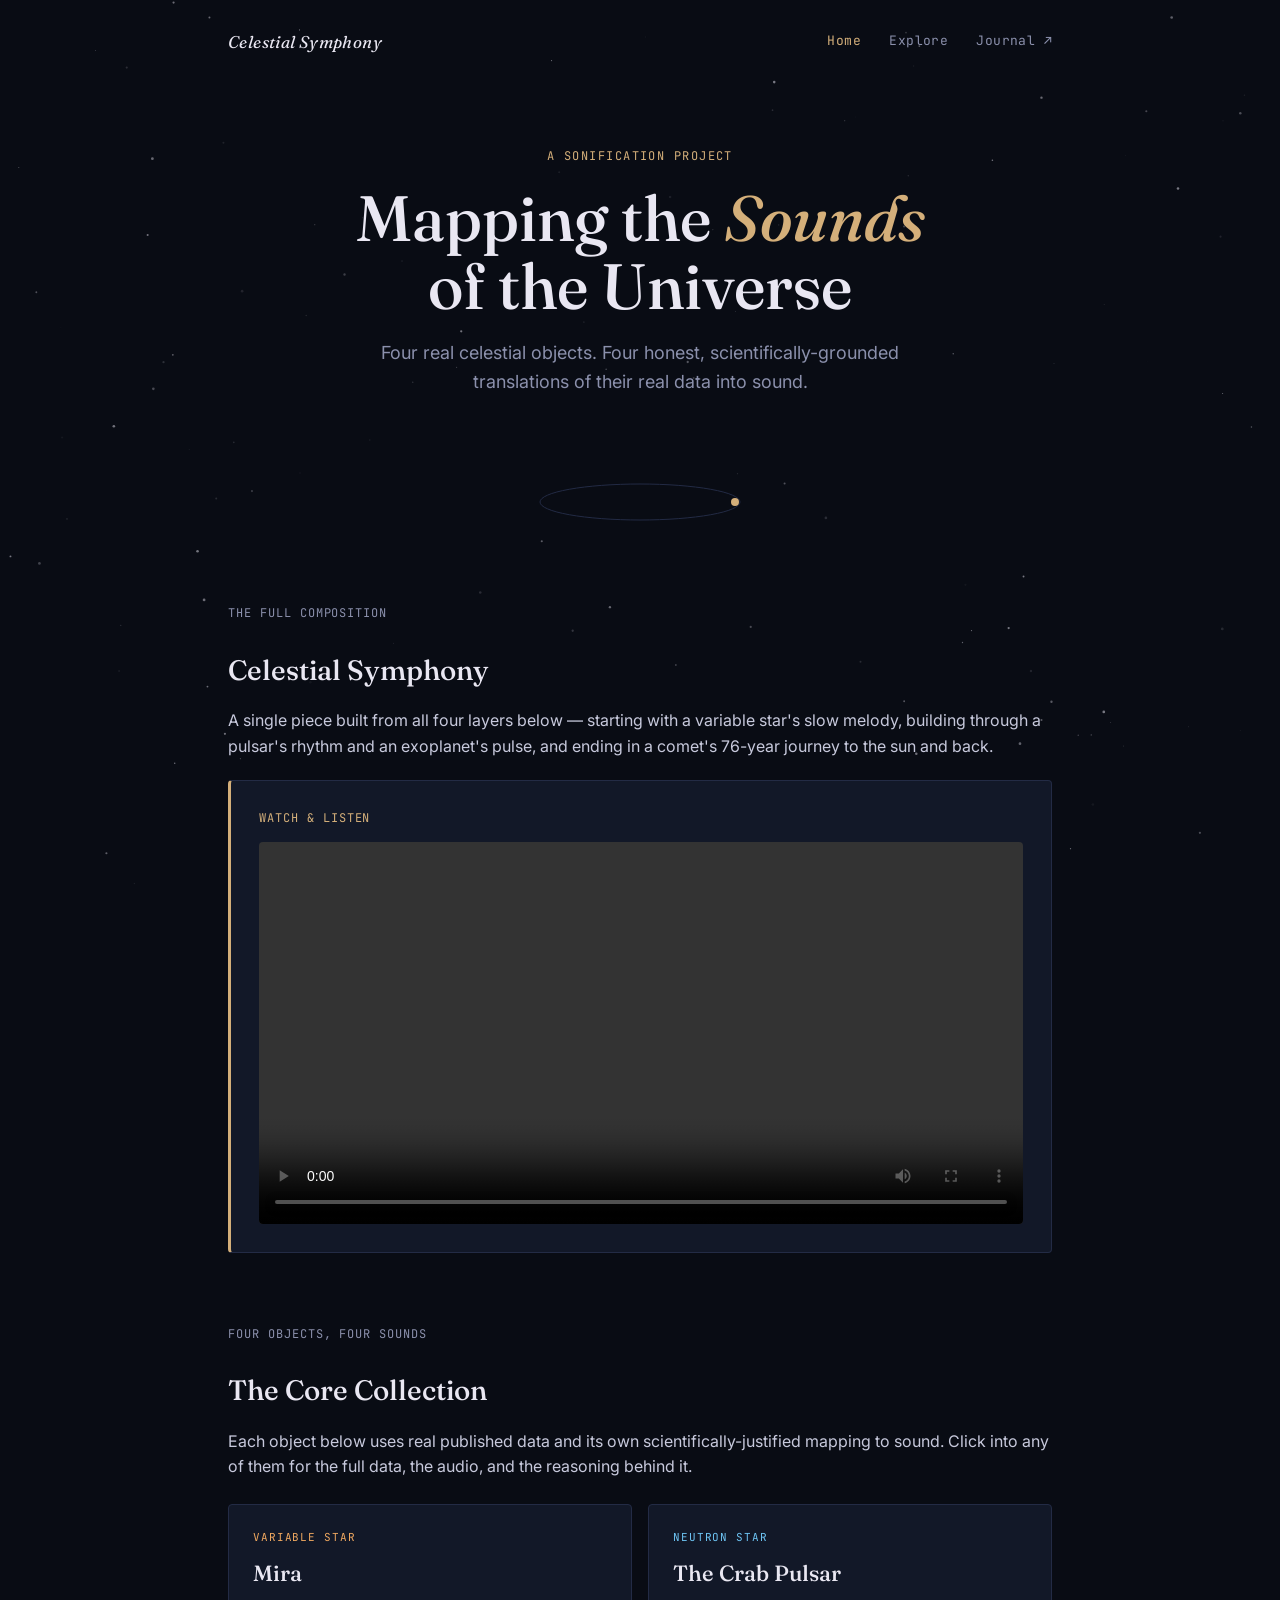
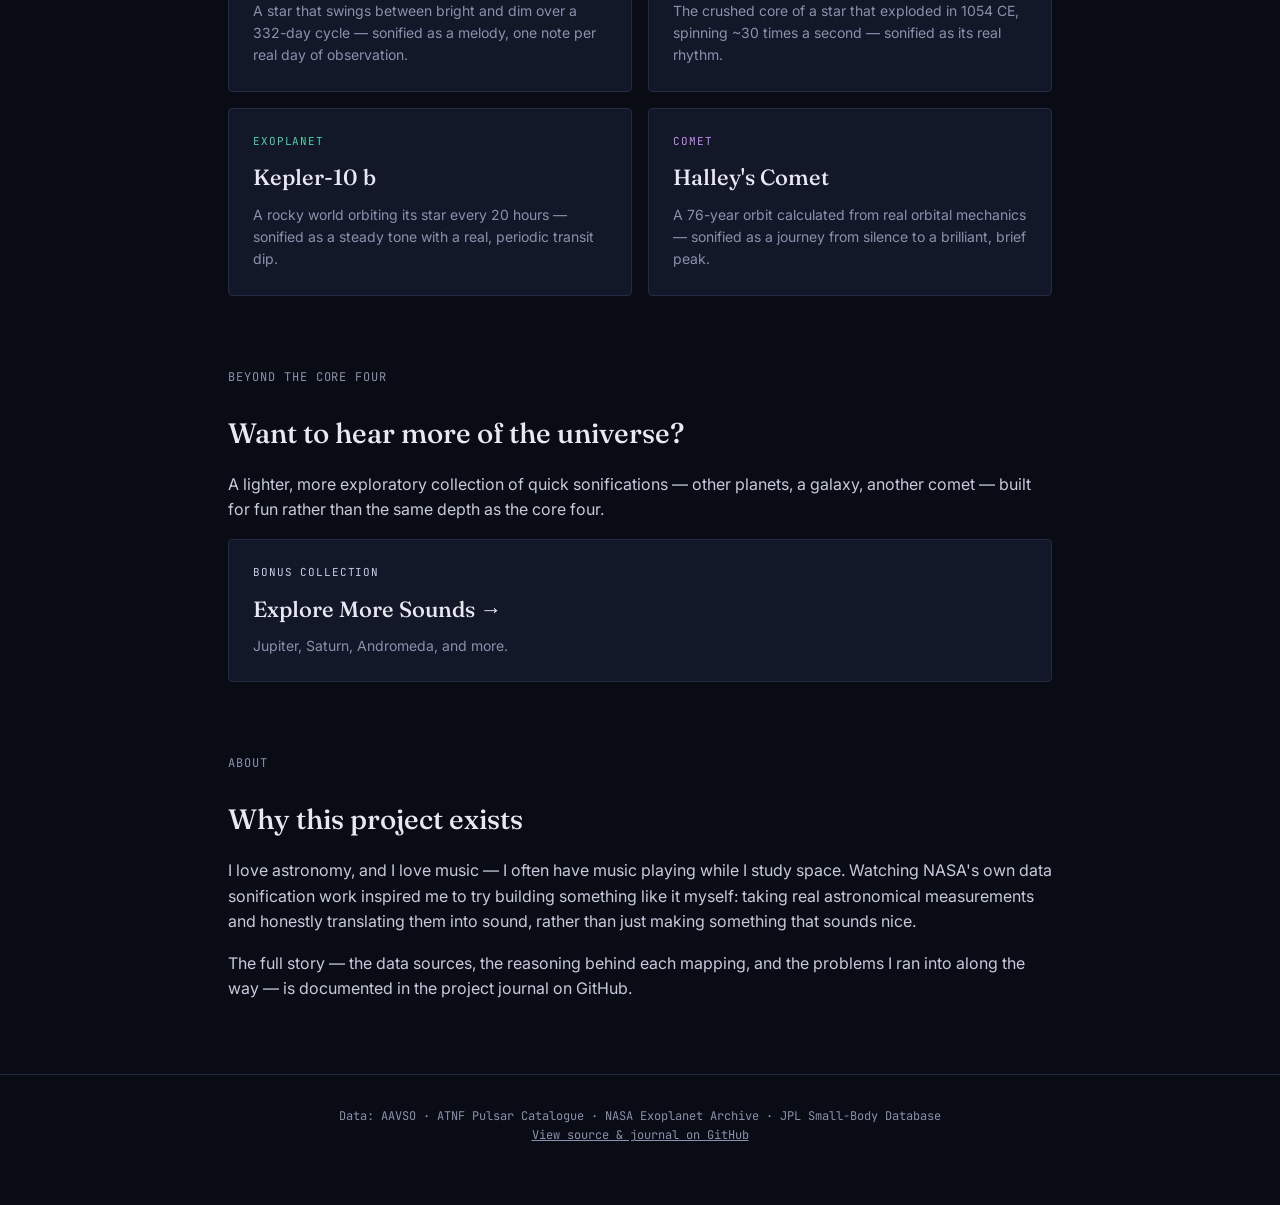
==== index.html @ 877736f7 "Add files via upload" ====
<!DOCTYPE html>
<html lang="en">
<head>
<meta charset="UTF-8">
<meta name="viewport" content="width=device-width, initial-scale=1.0">
<title>Celestial Symphony — Mapping the Sounds of the Universe</title>
<link rel="stylesheet" href="styles.css">
</head>
<body>
<canvas id="stars"></canvas>

<nav class="top">
  <a class="brand" href="index.html">Celestial Symphony</a>
  <div class="links">
    <a href="index.html" class="active">Home</a>
    <a href="explore.html">Explore</a>
    <a href="https://github.com/" target="_blank">Journal ↗</a>
  </div>
</nav>

<div class="wrap">

  <div class="hero">
    <div class="eyebrow">A Sonification Project</div>
    <h1>Mapping the <em>Sounds</em><br>of the Universe</h1>
    <p class="lede">Four real celestial objects. Four honest, scientifically-grounded translations of their real data into sound.</p>
  </div>

  <div class="orbit-divider">
    <svg width="220" height="60" viewBox="0 0 220 60">
      <ellipse class="path" cx="110" cy="30" rx="100" ry="18"/>
      <circle class="marker" cx="205" cy="30" r="4"/>
    </svg>
  </div>

  <section>
    <div class="section-sub">The Full Composition</div>
    <h2 class="section-title">Celestial Symphony</h2>
    <p>A single piece built from all four layers below — starting with a variable star's slow melody, building through a pulsar's rhythm and an exoplanet's pulse, and ending in a comet's 76-year journey to the sun and back.</p>
    <div class="listen-panel" style="margin-top: 20px;">
      <div class="label">Watch &amp; Listen</div>
      <video controls poster="">
        <source src="video/celestial_symphony_FINAL.mp4" type="video/mp4">
        Your browser doesn't support embedded video — <a href="video/celestial_symphony_FINAL.mp4">download it here</a>.
      </video>
    </div>
  </section>

  <section>
    <div class="section-sub">Four Objects, Four Sounds</div>
    <h2 class="section-title">The Core Collection</h2>
    <p>Each object below uses real published data and its own scientifically-justified mapping to sound. Click into any of them for the full data, the audio, and the reasoning behind it.</p>

    <div class="grid" style="margin-top: 24px;">
      <a class="card" href="mira.html" style="--card-accent: var(--mira);">
        <span class="tag">Variable Star</span>
        <h3>Mira</h3>
        <p>A star that swings between bright and dim over a 332-day cycle — sonified as a melody, one note per real day of observation.</p>
      </a>
      <a class="card" href="pulsar.html" style="--card-accent: var(--pulsar);">
        <span class="tag">Neutron Star</span>
        <h3>The Crab Pulsar</h3>
        <p>The crushed core of a star that exploded in 1054 CE, spinning ~30 times a second — sonified as its real rhythm.</p>
      </a>
      <a class="card" href="exoplanet.html" style="--card-accent: var(--exoplanet);">
        <span class="tag">Exoplanet</span>
        <h3>Kepler-10 b</h3>
        <p>A rocky world orbiting its star every 20 hours — sonified as a steady tone with a real, periodic transit dip.</p>
      </a>
      <a class="card" href="halley.html" style="--card-accent: var(--halley);">
        <span class="tag">Comet</span>
        <h3>Halley's Comet</h3>
        <p>A 76-year orbit calculated from real orbital mechanics — sonified as a journey from silence to a brilliant, brief peak.</p>
      </a>
    </div>
  </section>

  <section>
    <div class="section-sub">Beyond the Core Four</div>
    <h2 class="section-title">Want to hear more of the universe?</h2>
    <p>A lighter, more exploratory collection of quick sonifications — other planets, a galaxy, another comet — built for fun rather than the same depth as the core four.</p>
    <a class="card" href="explore.html" style="--card-accent: var(--explore); margin-top: 16px;">
      <span class="tag">Bonus Collection</span>
      <h3>Explore More Sounds →</h3>
      <p>Jupiter, Saturn, Andromeda, and more.</p>
    </a>
  </section>

  <section>
    <div class="section-sub">About</div>
    <h2 class="section-title">Why this project exists</h2>
    <p>I love astronomy, and I love music — I often have music playing while I study space. Watching NASA's own data sonification work inspired me to try building something like it myself: taking real astronomical measurements and honestly translating them into sound, rather than just making something that sounds nice.</p>
    <p>The full story — the data sources, the reasoning behind each mapping, and the problems I ran into along the way — is documented in the project journal on GitHub.</p>
  </section>

</div>

<footer>
  Data: AAVSO · ATNF Pulsar Catalogue · NASA Exoplanet Archive · JPL Small-Body Database<br>
  <a href="https://github.com/" target="_blank">View source & journal on GitHub</a>
</footer>

<script src="starfield.js"></script>
</body>
</html>
---- styles.css ----
/* ==========================================================================
   Celestial Symphony — Design System
   Inspired by 18th-century star atlases & orrery diagrams, rendered dark.
   ========================================================================== */

@import url('https://fonts.googleapis.com/css2?family=Fraunces:ital,opsz,wght@0,9..144,400;0,9..144,500;0,9..144,600;1,9..144,400&family=Inter:wght@400;500;600&family=JetBrains+Mono:wght@400;500&display=swap');

:root {
  --bg: #090c14;
  --panel: #121828;
  --panel-border: #232b45;
  --text: #e9e7f2;
  --muted: #8b90ac;
  --gold: #d4af7a;

  /* per-object accents, overridden per page via body class */
  --accent: #d4af7a;
  --accent-dim: #d4af7a33;

  --mira: #f0a860;
  --pulsar: #6ec5f5;
  --exoplanet: #4fd1a5;
  --halley: #c48af0;
  --explore: #c9cfe6;

  --serif: 'Fraunces', Georgia, serif;
  --sans: 'Inter', -apple-system, sans-serif;
  --mono: 'JetBrains Mono', monospace;
}

* { box-sizing: border-box; }

html { scroll-behavior: smooth; }

body {
  margin: 0;
  background: var(--bg);
  color: var(--text);
  font-family: var(--sans);
  line-height: 1.6;
  min-height: 100vh;
  position: relative;
  overflow-x: hidden;
}

body.theme-mira { --accent: var(--mira); --accent-dim: #f0a86033; }
body.theme-pulsar { --accent: var(--pulsar); --accent-dim: #6ec5f533; }
body.theme-exoplanet { --accent: var(--exoplanet); --accent-dim: #4fd1a533; }
body.theme-halley { --accent: var(--halley); --accent-dim: #c48af033; }
body.theme-explore { --accent: var(--explore); --accent-dim: #c9cfe633; }

canvas#stars {
  position: fixed;
  top: 0; left: 0;
  width: 100%; height: 100%;
  z-index: 0;
  pointer-events: none;
}

.wrap {
  position: relative;
  z-index: 1;
  max-width: 880px;
  margin: 0 auto;
  padding: 0 28px;
}

/* ---------- Nav ---------- */

nav.top {
  position: relative;
  z-index: 2;
  display: flex;
  align-items: center;
  justify-content: space-between;
  max-width: 880px;
  margin: 0 auto;
  padding: 28px;
  font-family: var(--mono);
  font-size: 13px;
  letter-spacing: 0.03em;
}

nav.top a.brand {
  color: var(--text);
  text-decoration: none;
  font-family: var(--serif);
  font-size: 17px;
  font-style: italic;
}

nav.top .links a {
  color: var(--muted);
  text-decoration: none;
  margin-left: 20px;
  transition: color 0.2s ease;
}

nav.top .links a:hover,
nav.top .links a.active {
  color: var(--accent);
}

/* ---------- Orbit signature motif ---------- */

.orbit-divider {
  display: flex;
  justify-content: center;
  margin: 56px 0;
}

.orbit-divider svg { display: block; }

.orbit-divider .path {
  fill: none;
  stroke: var(--panel-border);
  stroke-width: 1;
}

.orbit-divider .marker {
  fill: var(--accent);
}

/* ---------- Hero ---------- */

.hero {
  padding: 64px 0 20px;
  text-align: center;
}

.hero .eyebrow {
  font-family: var(--mono);
  font-size: 12px;
  letter-spacing: 0.12em;
  text-transform: uppercase;
  color: var(--accent);
  margin-bottom: 18px;
}

.hero h1 {
  font-family: var(--serif);
  font-weight: 500;
  font-size: clamp(38px, 6vw, 64px);
  line-height: 1.05;
  margin: 0 0 20px;
}

.hero h1 em {
  font-style: italic;
  color: var(--accent);
}

.hero p.lede {
  font-size: 18px;
  color: var(--muted);
  max-width: 560px;
  margin: 0 auto;
}

/* ---------- Sections ---------- */

section { margin: 72px 0; }

h2.section-title {
  font-family: var(--serif);
  font-weight: 500;
  font-size: 28px;
  margin: 0 0 6px;
}

.section-sub {
  font-family: var(--mono);
  font-size: 12px;
  color: var(--muted);
  text-transform: uppercase;
  letter-spacing: 0.08em;
  margin-bottom: 24px;
}

p { color: var(--text); }
section p { color: #c7c9dc; }

/* ---------- Object grid (home page) ---------- */

.grid {
  display: grid;
  grid-template-columns: 1fr 1fr;
  gap: 16px;
}

@media (max-width: 620px) {
  .grid { grid-template-columns: 1fr; }
}

.card {
  display: block;
  background: var(--panel);
  border: 1px solid var(--panel-border);
  border-radius: 4px;
  padding: 24px;
  text-decoration: none;
  color: var(--text);
  transition: border-color 0.2s ease, transform 0.2s ease;
  position: relative;
  overflow: hidden;
}

.card:hover {
  border-color: var(--card-accent, var(--accent));
  transform: translateY(-2px);
}

.card .tag {
  font-family: var(--mono);
  font-size: 11px;
  text-transform: uppercase;
  letter-spacing: 0.08em;
  color: var(--card-accent, var(--accent));
  margin-bottom: 10px;
  display: block;
}

.card h3 {
  font-family: var(--serif);
  font-size: 22px;
  font-weight: 500;
  margin: 0 0 8px;
}

.card p {
  font-size: 14px;
  color: var(--muted);
  margin: 0;
}

/* ---------- Data table ---------- */

table.data {
  width: 100%;
  border-collapse: collapse;
  font-family: var(--mono);
  font-size: 13px;
}

table.data td, table.data th {
  padding: 12px 10px;
  border-bottom: 1px solid var(--panel-border);
  text-align: left;
}

table.data th {
  color: var(--muted);
  font-weight: 500;
  text-transform: uppercase;
  font-size: 11px;
  letter-spacing: 0.06em;
}

table.data td.val { color: var(--accent); }

.source-note {
  font-family: var(--mono);
  font-size: 12px;
  color: var(--muted);
  margin-top: 10px;
}

.source-note a { color: var(--muted); }

/* ---------- Audio panel ---------- */

.listen-panel {
  background: var(--panel);
  border: 1px solid var(--panel-border);
  border-left: 3px solid var(--accent);
  border-radius: 4px;
  padding: 28px;
}

.listen-panel .label {
  font-family: var(--mono);
  font-size: 12px;
  color: var(--accent);
  text-transform: uppercase;
  letter-spacing: 0.08em;
  margin-bottom: 14px;
}

audio { width: 100%; }

video { width: 100%; border-radius: 4px; display: block; }

/* ---------- Mapping explanation ---------- */

.mapping {
  border-left: 2px solid var(--panel-border);
  padding-left: 20px;
}

.mapping .rule {
  font-family: var(--mono);
  font-size: 14px;
  color: var(--accent);
  margin-bottom: 14px;
}

/* ---------- Prev/Next footer nav ---------- */

.pagenav {
  display: flex;
  justify-content: space-between;
  align-items: center;
  margin: 80px 0 40px;
  font-family: var(--mono);
  font-size: 13px;
}

.pagenav a {
  color: var(--muted);
  text-decoration: none;
  transition: color 0.2s ease;
}

.pagenav a:hover { color: var(--accent); }

/* ---------- Footer ---------- */

footer {
  border-top: 1px solid var(--panel-border);
  padding: 32px 0 60px;
  text-align: center;
  font-family: var(--mono);
  font-size: 12px;
  color: var(--muted);
}

footer a { color: var(--muted); }

/* ---------- Explore page (bonus, lighter cards) ---------- */

.explore-grid {
  display: grid;
  grid-template-columns: 1fr 1fr;
  gap: 14px;
}

@media (max-width: 620px) {
  .explore-grid { grid-template-columns: 1fr; }
}

.explore-card {
  background: var(--panel);
  border: 1px solid var(--panel-border);
  border-radius: 4px;
  padding: 20px;
}

.explore-card .tag {
  font-family: var(--mono);
  font-size: 11px;
  color: var(--explore);
  text-transform: uppercase;
  letter-spacing: 0.06em;
  display: block;
  margin-bottom: 8px;
}

.explore-card h3 {
  font-family: var(--serif);
  font-size: 19px;
  font-weight: 500;
  margin: 0 0 8px;
}

.explore-card p {
  font-size: 13px;
  color: var(--muted);
  margin: 0 0 14px;
}

.explore-card audio {
  height: 32px;
}

.disclaimer {
  font-family: var(--mono);
  font-size: 12px;
  color: var(--muted);
  background: var(--panel);
  border: 1px solid var(--panel-border);
  border-radius: 4px;
  padding: 16px 20px;
  margin-bottom: 28px;
}

@media (prefers-reduced-motion: reduce) {
  html { scroll-behavior: auto; }
}
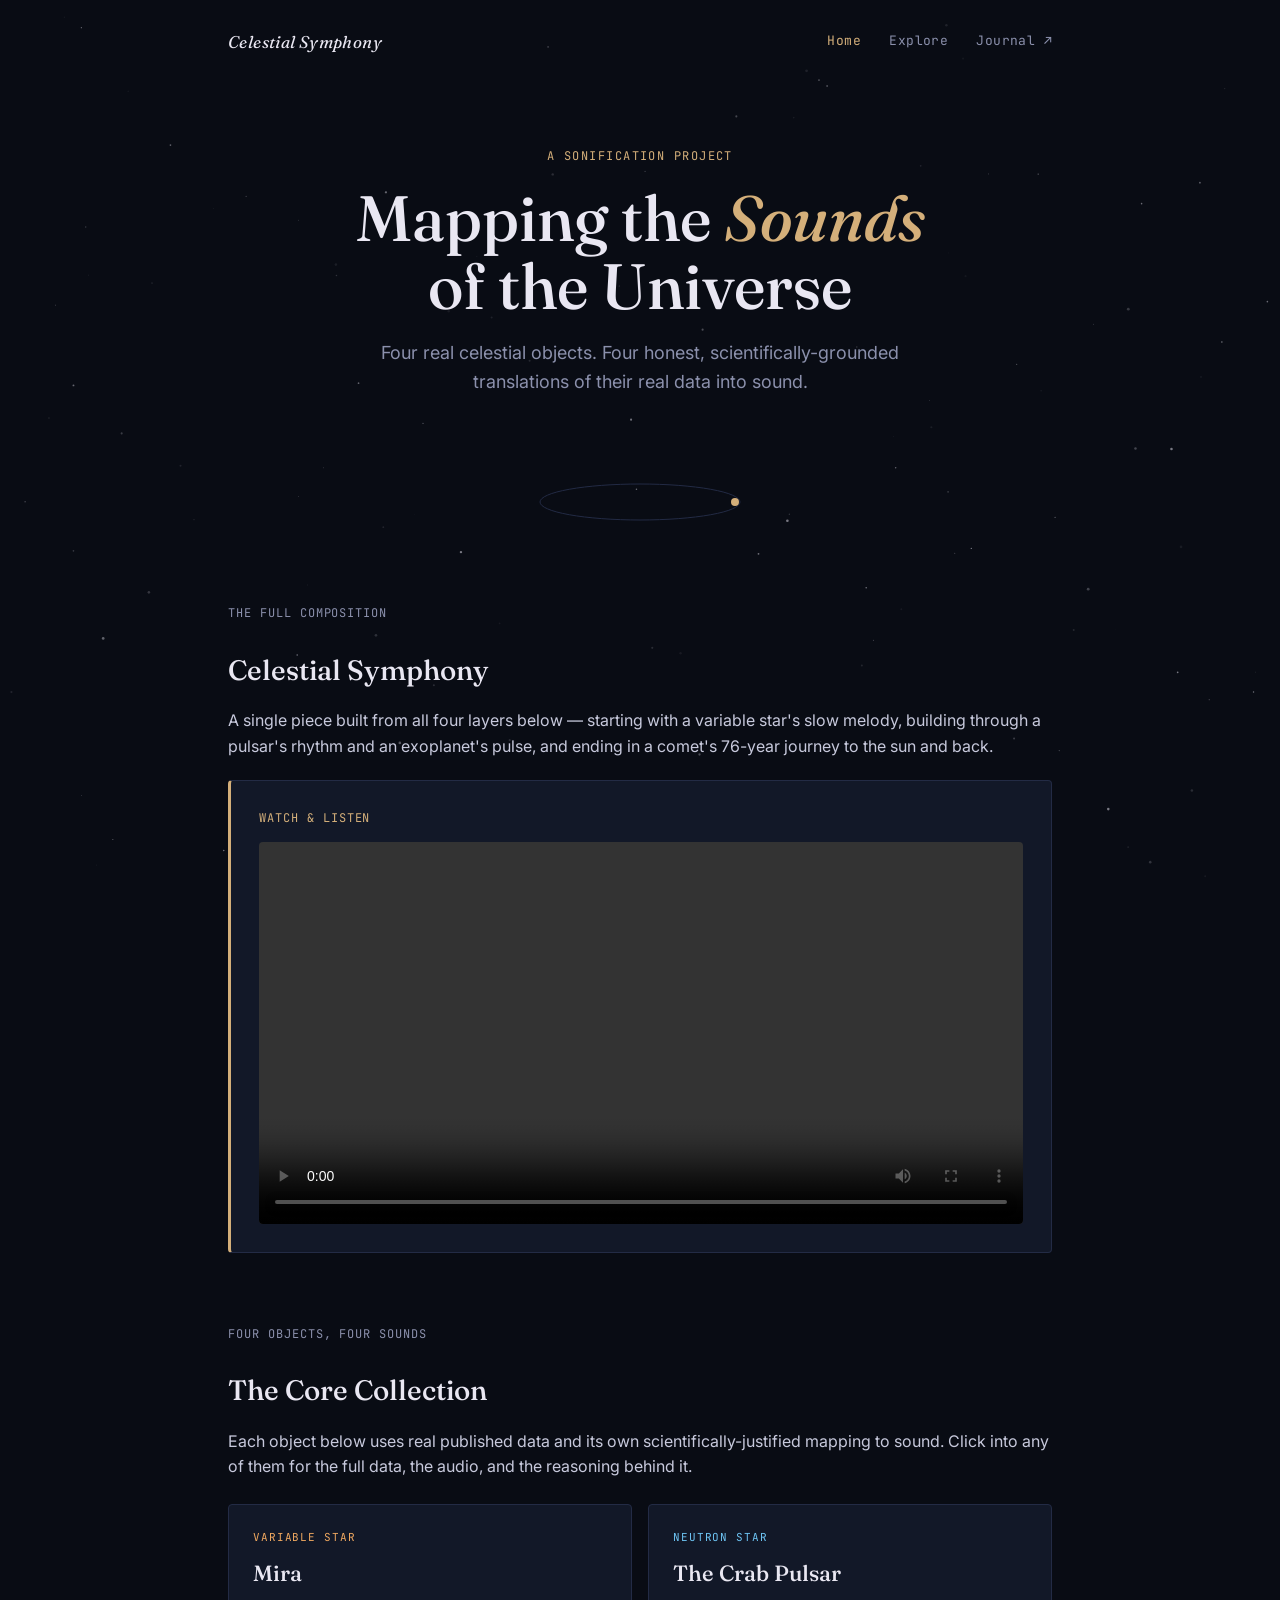
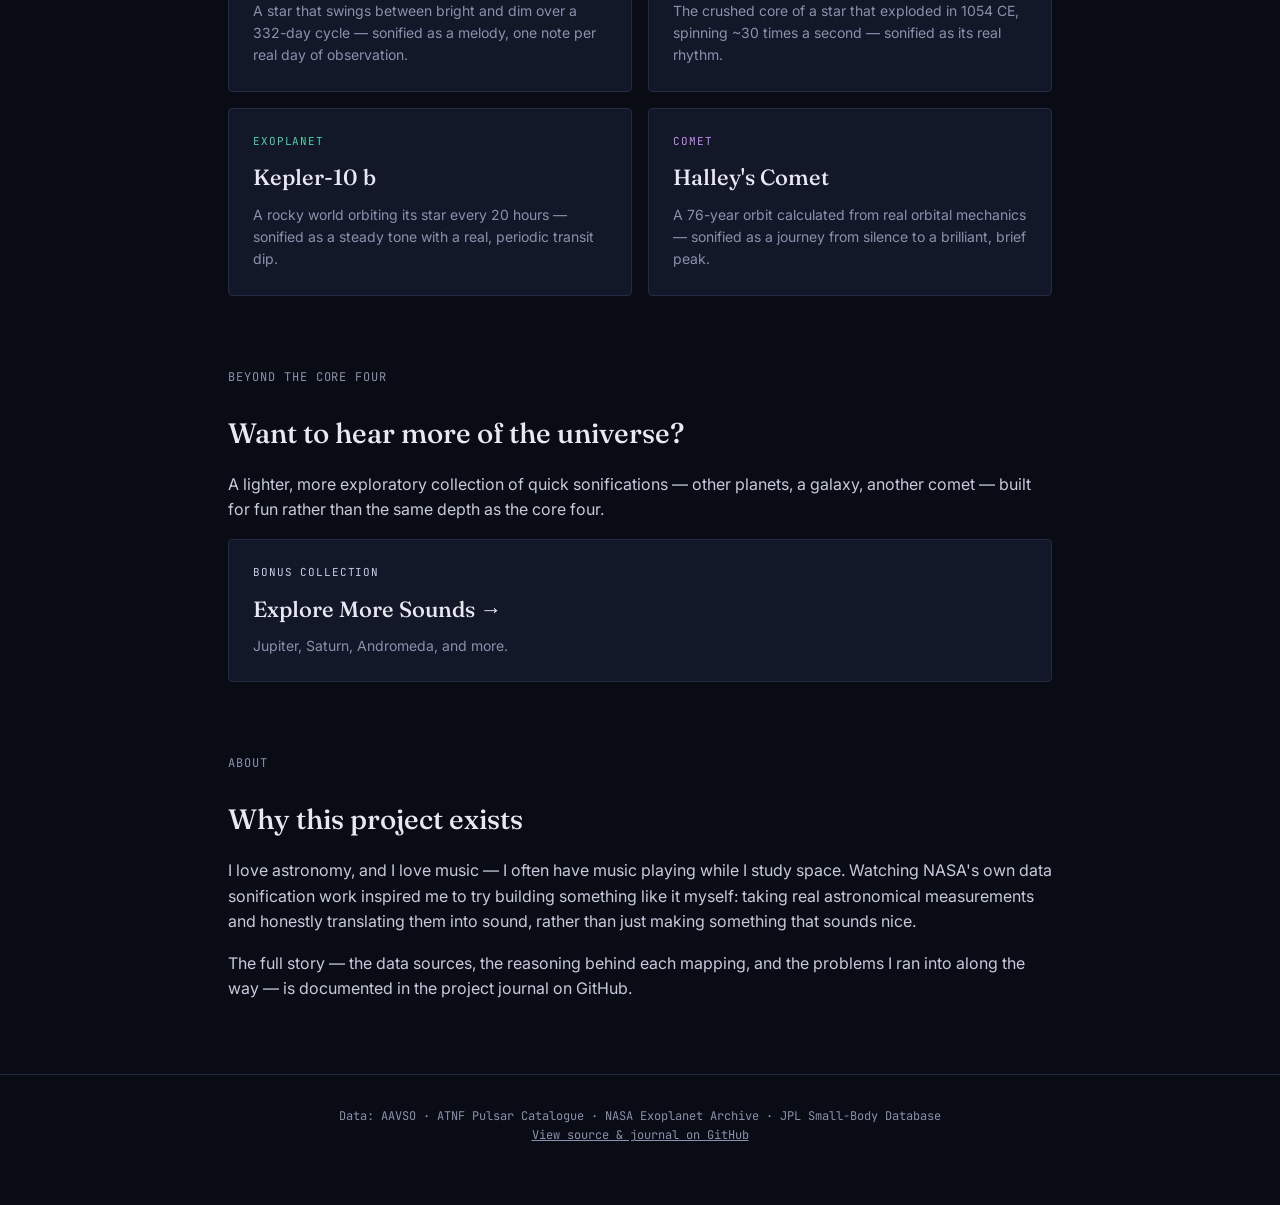
==== commit a0410c49: "Update index.html" ====
--- a/index.html
+++ b/index.html
@@ -14,7 +14,7 @@
   <div class="links">
     <a href="index.html" class="active">Home</a>
     <a href="explore.html">Explore</a>
-    <a href="https://github.com/" target="_blank">Journal ↗</a>
+    <a href="https://github.com/urawesomefriendd/celestial-symphony" target="_blank">Journal ↗</a>
   </div>
 </nav>
 
@@ -97,7 +97,7 @@
 
 <footer>
   Data: AAVSO · ATNF Pulsar Catalogue · NASA Exoplanet Archive · JPL Small-Body Database<br>
-  <a href="https://github.com/" target="_blank">View source & journal on GitHub</a>
+  <a href="https://github.com/urawesomefriendd/celestial-symphony" target="_blank">View source & journal on GitHub</a>
 </footer>
 
 <script src="starfield.js"></script>
